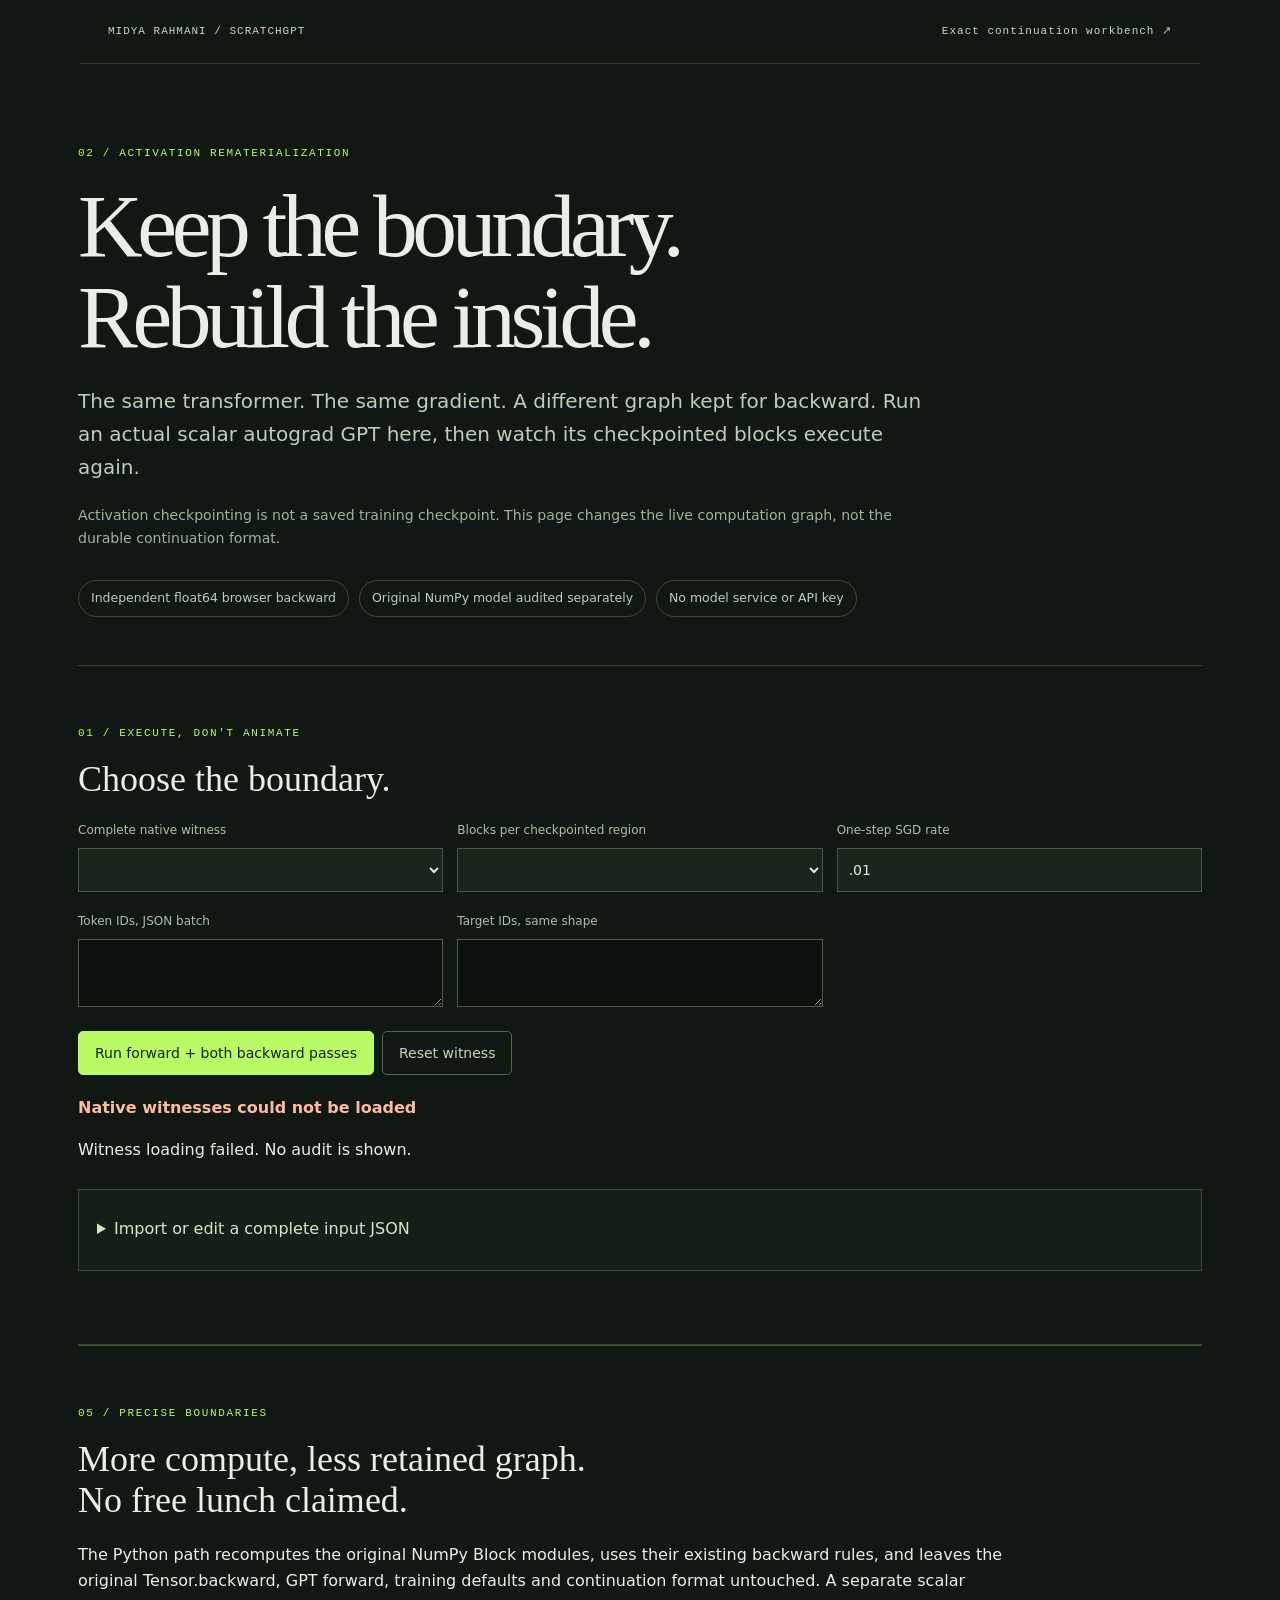
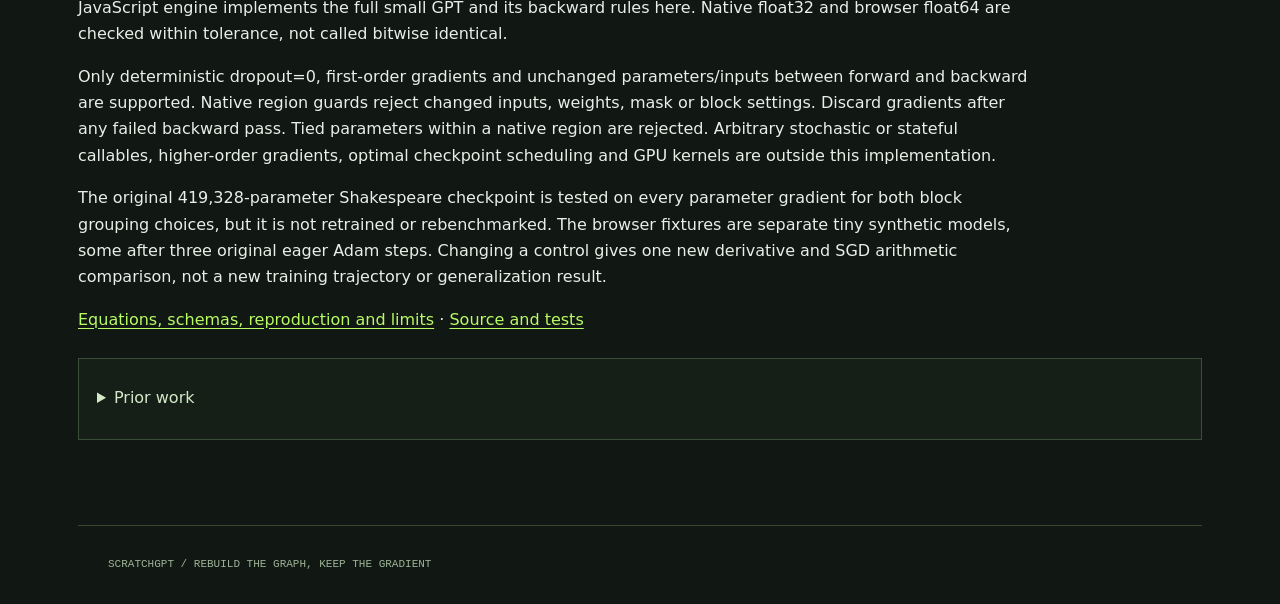
==== docs/remat.html @ d2961cce "ScratchGPT: add activation rematerialization docs/remat.html" ====
<!doctype html>
<html lang="en"><head><meta charset="utf-8"><meta name="viewport" content="width=device-width,initial-scale=1"><title>scratchgpt | Recompute the gradient</title><link rel="stylesheet" href="remat.css"><script defer src="remat-engine.js"></script><script defer src="remat-app.js"></script></head>
<body><header><a href="https://github.com/midya8/scratchgpt">MIDYA RAHMANI / SCRATCHGPT</a><a href="./">Exact continuation workbench ↗</a></header><main>
<section class="hero"><p class="eyebrow">02 / ACTIVATION REMATERIALIZATION</p><h1>Keep the boundary.<br>Rebuild the inside.</h1><p class="lead">The same transformer. The same gradient. A different graph kept for backward. Run an actual scalar autograd GPT here, then watch its checkpointed blocks execute again.</p><p class="note">Activation checkpointing is not a saved training checkpoint. This page changes the live computation graph, not the durable continuation format.</p><div class="pills"><span>Independent float64 browser backward</span><span>Original NumPy model audited separately</span><span>No model service or API key</span></div></section>
<section><p class="eyebrow">01 / EXECUTE, DON'T ANIMATE</p><h2>Choose the boundary.</h2><form id="audit-form"><div class="controls"><label>Complete native witness<select id="preset"></select></label><label>Blocks per checkpointed region<select id="group"></select></label><label>One-step SGD rate<input id="rate" type="number" min="0" max=".1" step=".001" value=".01"></label></div><div class="controls"><label>Token IDs, JSON batch<textarea id="tokens" rows="2" spellcheck="false"></textarea></label><label>Target IDs, same shape<textarea id="targets" rows="2" spellcheck="false"></textarea></label></div><p class="note" id="model-info"></p><button type="submit">Run forward + both backward passes</button><button id="reset" type="button" class="secondary">Reset witness</button></form><p id="error" role="alert"></p><p id="status" role="status">Loading bounded native witnesses...</p><details><summary>Import or edit a complete input JSON</summary><p>Every named parameter is included. Bounded to 3 layers, width 8, vocabulary 12, two sequences and length 6. The native CLI accepts this same input. This is not a checkpoint loader.</p><textarea id="input-json" rows="10" spellcheck="false" aria-label="Complete input JSON"></textarea><button id="import" type="button">Use this input</button><a href="remat-example.json" download>Download a complete example</a></details></section>
<div id="results" hidden>
<section><p class="eyebrow">02 / EVERY GRADIENT, NOT JUST THE LOSS</p><h2>The derivative survives the rebuild.</h2><div class="metrics"><div><strong id="loss">...</strong><span>eager / rematerialized CE</span></div><div><strong id="delta">...</strong><span>largest browser gradient difference</span></div><div><strong id="coordinates">...</strong><span>actual parameter coordinates compared</span></div></div><p id="native-status" class="status"></p><div class="columns"><div><h3>Native Tensor graph</h3><p id="native-counts"></p><p class="note">Graph-reachable Tensor.data logical elements after the loss forward. Parameters and mask excluded. Views count per Tensor, even when storage aliases. Closure arrays, gradients, audit copies, Python objects and BLAS buffers are not counted.</p></div><div><h3>Independent browser scalar graph</h3><p id="browser-counts"></p><p class="note">Actual reachable scalar nodes after the loss forward, parameters excluded. This has a different granularity and arithmetic from the native Tensor graph. Do not compare these two counts as identical memory measurements.</p></div></div><p class="warning">Neither count is allocator memory, process RSS, a peak-memory measurement or a speed benchmark. The audit itself holds full reference reports, weights, gradients and both result arms.</p></section>
<section><p class="eyebrow">03 / THE SECOND EXECUTION IS REAL</p><h2>Backward opens the regions in reverse.</h2><div class="table-wrap"><table id="events"><caption>Observed browser executions. Scalar nodes counted for each executed interior, not estimated from a planner.</caption><thead><tr><th>Execution</th><th>First block</th><th>Blocks</th><th>Interior scalar nodes</th></tr></thead><tbody></tbody></table></div><p>At forward time each region returns detached boundary values. At backward time the upstream derivative seeds a fresh interior graph, which sends gradients back to its original input and parameters. Shared outer paths still add their contributions. No original interior graph is kept behind the wrapper.</p></section>
<section><p class="eyebrow">04 / INSPECT ALL COORDINATES</p><h2>Nothing hidden behind a norm.</h2><div class="controls"><label>Parameter<select id="parameter"></select></label><label>Coordinate<input id="coordinate" type="number" min="0" value="0" step="1"></label></div><dl id="selected"></dl><div class="pager"><button id="previous" class="secondary">Previous 48</button><span id="page-label"></span><button id="next" class="secondary">Next 48</button></div><div class="table-wrap"><table id="parameters"><thead><tr><th>Index</th><th>Weight</th><th>Eager gradient</th><th>Rebuilt gradient</th><th>Delta</th><th>Eager SGD weight</th><th>Rebuilt SGD weight</th></tr></thead><tbody></tbody></table></div><details><summary>Every position and vocabulary logit</summary><div class="table-wrap"><table id="logits"><thead><tr><th>Sequence</th><th>Position</th><th>Target</th><th>Eager logits</th><th>Rebuilt logits</th></tr></thead><tbody></tbody></table></div></details><div class="downloads"><button id="download-input">Download complete CLI input</button><button id="download-report" class="secondary">Download full browser report</button></div></section>
</div>
<section class="bounds"><p class="eyebrow">05 / PRECISE BOUNDARIES</p><h2>More compute, less retained graph.<br>No free lunch claimed.</h2><p>The Python path recomputes the original NumPy Block modules, uses their existing backward rules, and leaves the original Tensor.backward, GPT forward, training defaults and continuation format untouched. A separate scalar JavaScript engine implements the full small GPT and its backward rules here. Native float32 and browser float64 are checked within tolerance, not called bitwise identical.</p><p>Only deterministic dropout=0, first-order gradients and unchanged parameters/inputs between forward and backward are supported. Native region guards reject changed inputs, weights, mask or block settings. Discard gradients after any failed backward pass. Tied parameters within a native region are rejected. Arbitrary stochastic or stateful callables, higher-order gradients, optimal checkpoint scheduling and GPU kernels are outside this implementation.</p><p>The original 419,328-parameter Shakespeare checkpoint is tested on every parameter gradient for both block grouping choices, but it is not retrained or rebenchmarked. The browser fixtures are separate tiny synthetic models, some after three original eager Adam steps. Changing a control gives one new derivative and SGD arithmetic comparison, not a new training trajectory or generalization result.</p><p><a href="https://github.com/midya8/scratchgpt/blob/master/REMATERIALIZATION.md">Equations, schemas, reproduction and limits</a> · <a href="https://github.com/midya8/scratchgpt">Source and tests</a></p><details><summary>Prior work</summary><ul><li><a href="https://arxiv.org/html/1604.06174v2">Chen et al. (2016), Training Deep Nets with Sublinear Memory Cost</a></li><li><a href="https://docs.pytorch.org/docs/main/utils/checkpoint.html">PyTorch activation checkpointing and recomputation warnings</a></li><li><a href="https://docs.jax.dev/en/latest/gradient-checkpointing.html">JAX checkpointing and saved residuals</a></li><li><a href="https://pytorch.org/blog/activation-checkpointing-techniques/">PyTorch engineering guide: memory and compute tradeoffs</a></li></ul><p>Activation checkpointing, transformer architecture and reverse-mode differentiation are established techniques. This is an educational implementation and audit, not a new method.</p></details></section>
</main><footer>SCRATCHGPT / REBUILD THE GRAPH, KEEP THE GRADIENT</footer></body></html>
---- docs/remat.css ----
@import url('style.css');
:root{--accent:#b8fb65}body{background:#111713;color:#e8eee8}header{border-bottom:1px solid #334137}header a{color:#c4d9c3}h1{font-size:clamp(3.1rem,7vw,6.8rem);line-height:1.02;letter-spacing:-.06em;max-width:1000px}.hero{padding-top:70px}.lead{max-width:860px}.eyebrow{color:#b8fb65}.pills{display:flex;gap:10px;flex-wrap:wrap;margin-top:30px}.pills span{padding:7px 12px;border:1px solid #3b4b3b;border-radius:999px;font-size:.78rem;color:#b9ceb8}.metrics{grid-template-columns:repeat(3,minmax(0,1fr));background:#1b251d;border:1px solid #344632;border-radius:12px;padding:22px;gap:20px}.metrics strong{color:#b8fb65;font-size:clamp(1.4rem,3vw,2.7rem);overflow-wrap:anywhere}.metrics span{font-size:.79rem;color:#bdd0bb}.columns{gap:35px}.controls{align-items:end;grid-template-columns:repeat(3,minmax(0,1fr));margin:20px 0}textarea{width:100%;max-width:100%;box-sizing:border-box;resize:vertical;background:#0b110c;color:#dcebd8;border:1px solid #495e45;padding:12px;font:14px/1.5 monospace;min-width:0}select,input{background:#19241b;color:#e0ecdb;border:1px solid #455c41;width:100%;box-sizing:border-box;min-width:0}label{min-width:0}button{background:#b8fb65;color:#14200c;border:1px solid #b8fb65;cursor:pointer;border-radius:5px;margin:4px 8px 4px 0;padding:11px 16px}.secondary{background:transparent;color:#c2d9b8;border-color:#4e6a43}button:disabled{opacity:.4;cursor:default}details{background:#151f17;border:1px solid #3a5036;padding:18px;margin:25px 0}summary{cursor:pointer;color:#d3e8c9}a{color:#b8fb65}table{font-size:.79rem;width:100%;font-variant-numeric:tabular-nums}th,td{border-color:#35472f;white-space:nowrap;padding:10px}th{background:#1b2b1a;color:#cce4c1}tbody tr:nth-child(even){background:#172116}.table-wrap{overflow:auto;border:1px solid #35472f;max-width:100%}.note{color:#9fb39a;font-size:.88rem}.warning{border-left:3px solid #d3ac62;padding:12px 18px;background:#282518;color:#e0d1a8;font-size:.9rem}.status{padding:15px;background:#1b2b1a;border-left:3px solid #b8fb65;color:#cfdfc6}.bounds{border-top:1px solid #405039}.bounds p{max-width:950px}#error{color:#ffbc9d;font-weight:600}#selected{display:grid;grid-template-columns:180px 1fr;gap:7px 20px;overflow-wrap:anywhere}#selected dt{color:#a6be9e}#selected dd{margin:0;font-family:monospace}.pager{display:flex;align-items:center;gap:12px;flex-wrap:wrap;margin:15px 0}caption{text-align:left;color:#abc0a4;padding:12px;font-size:.85rem}.downloads{margin-top:22px}footer{color:#9db397;border-color:#354b2f}main{max-width:1180px}section{padding:48px 0}p{line-height:1.65}*{box-sizing:border-box}header{gap:20px;flex-wrap:wrap}#page-label{font-size:.8rem}#model-info{overflow-wrap:anywhere}
@media(max-width:700px){.metrics{grid-template-columns:1fr;padding:20px}.controls{grid-template-columns:1fr}.columns{grid-template-columns:1fr}.hero{padding-top:40px}section{padding:35px 0}header{padding:20px}#selected{grid-template-columns:1fr;gap:5px}#selected dd{margin-bottom:10px}.metrics strong{font-size:2rem}h1{font-size:3.3rem}.pills span{font-size:.7rem}button{max-width:100%}}
/* Override the light continuation page's inherited row and copy colors. */
tbody tr:nth-child(odd){background:#111b12}td{color:#d2e0ca}.lead{color:#bdceb8}.metrics>div{border-top-color:#4e6a43}dt,dd{border-color:#35472f}header a:hover{color:#e1ffd2}
:root{--paper:#111713;--ink:#dce9d5;--rust:#b8fb65;--line:#35472f;--muted:#acc1a5;--white:#152018}button:hover:enabled{background:#d4ff9a;color:#14200c}.controls{display:grid}.metrics>div{display:block}table{background:#111b12}label{color:#acc1a5}section{border-bottom-color:#35472f}
@media(max-width:700px){.metrics>div{display:block}.metrics strong{font-size:1.8rem;line-height:1.35;overflow-wrap:normal}.metrics span{margin-top:8px}.controls{display:grid;grid-template-columns:1fr}.hero h1 br{display:block}.hero h1{font-size:3.1rem}}

@media(max-width:700px){header a{display:block;margin-top:7px}}
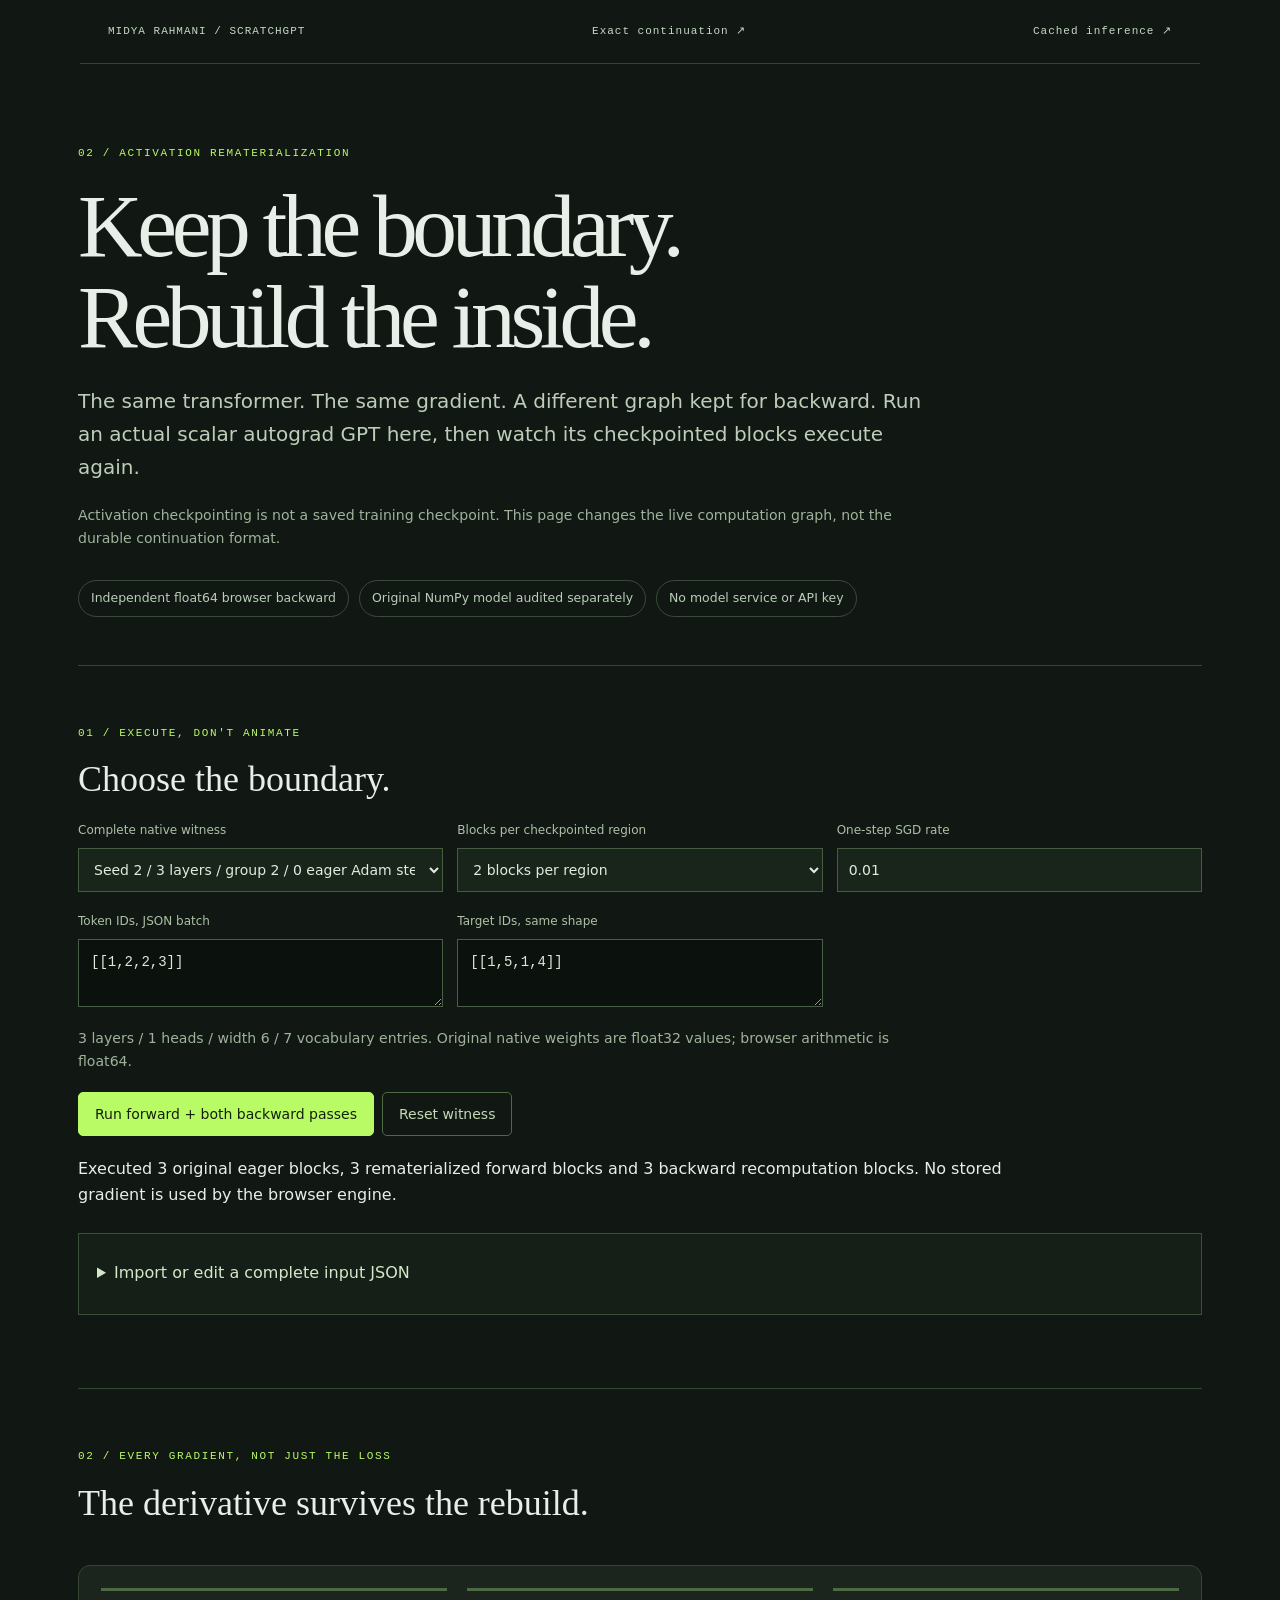
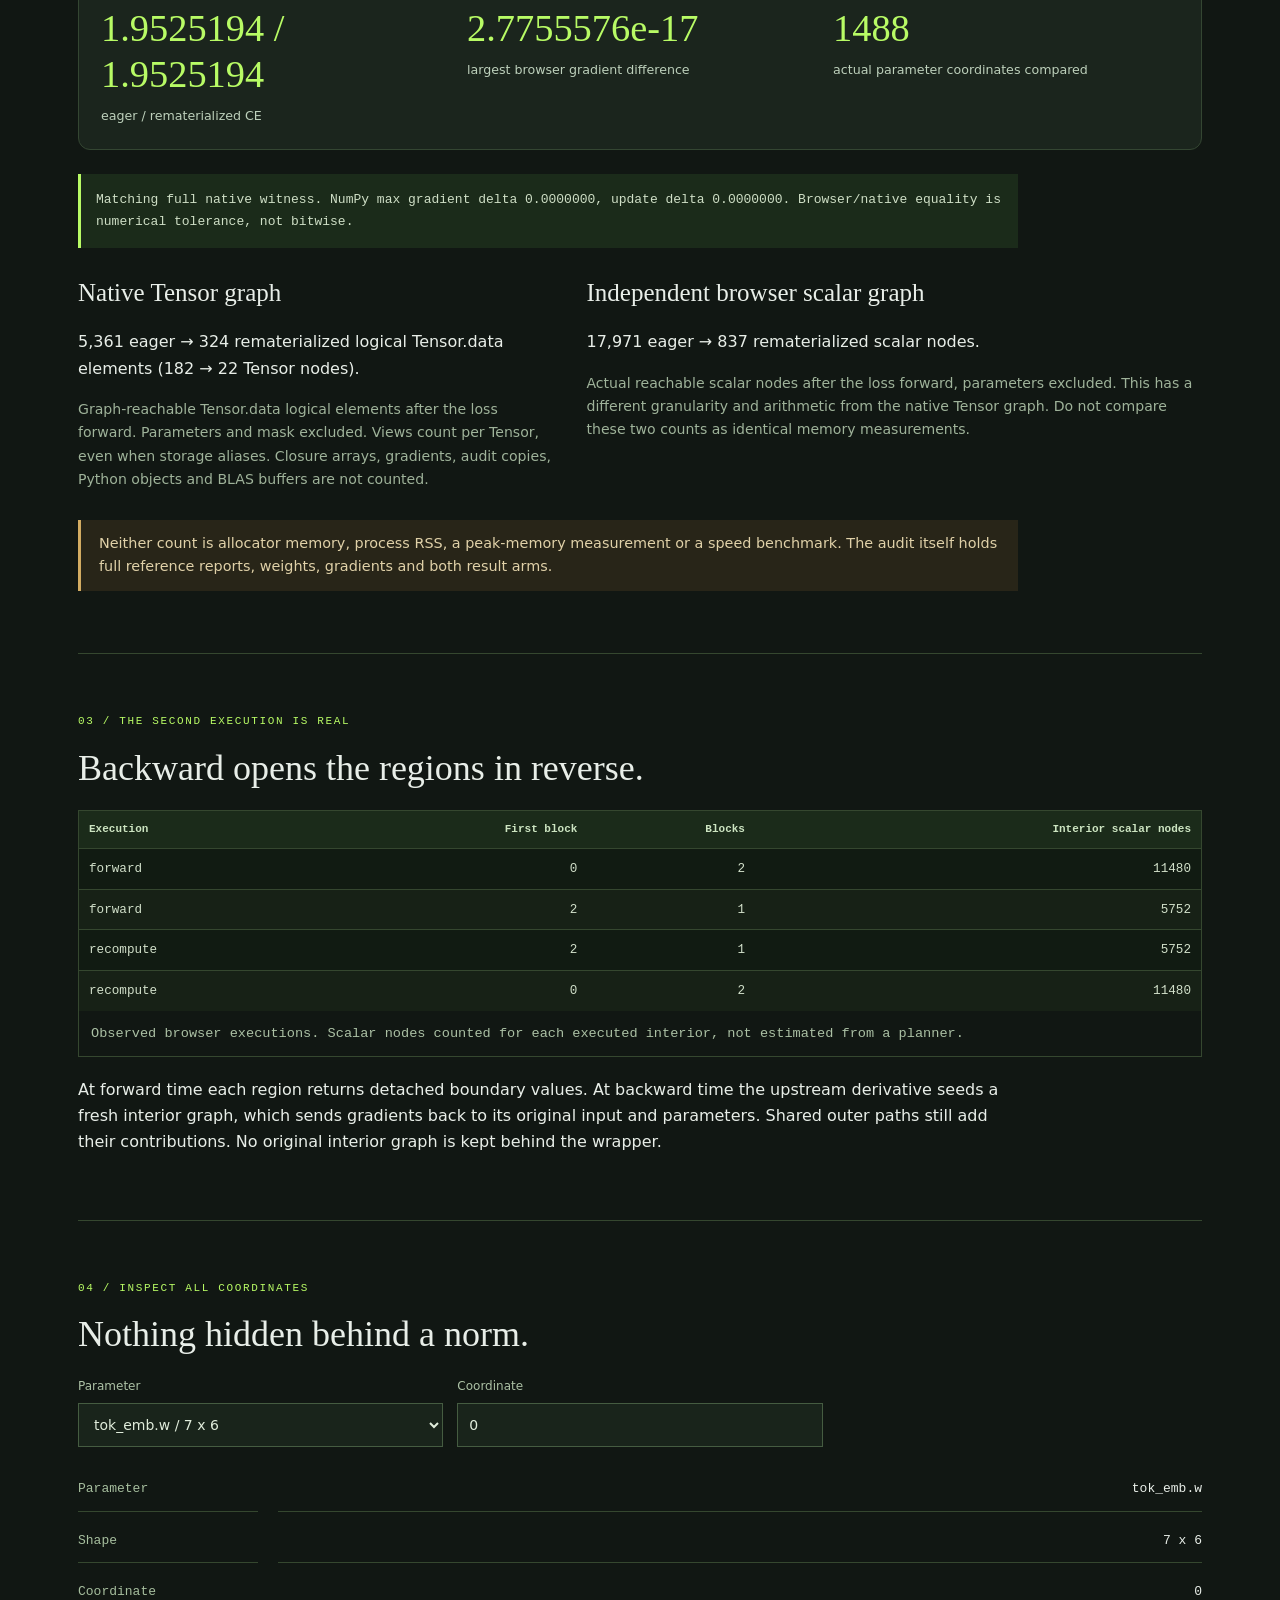
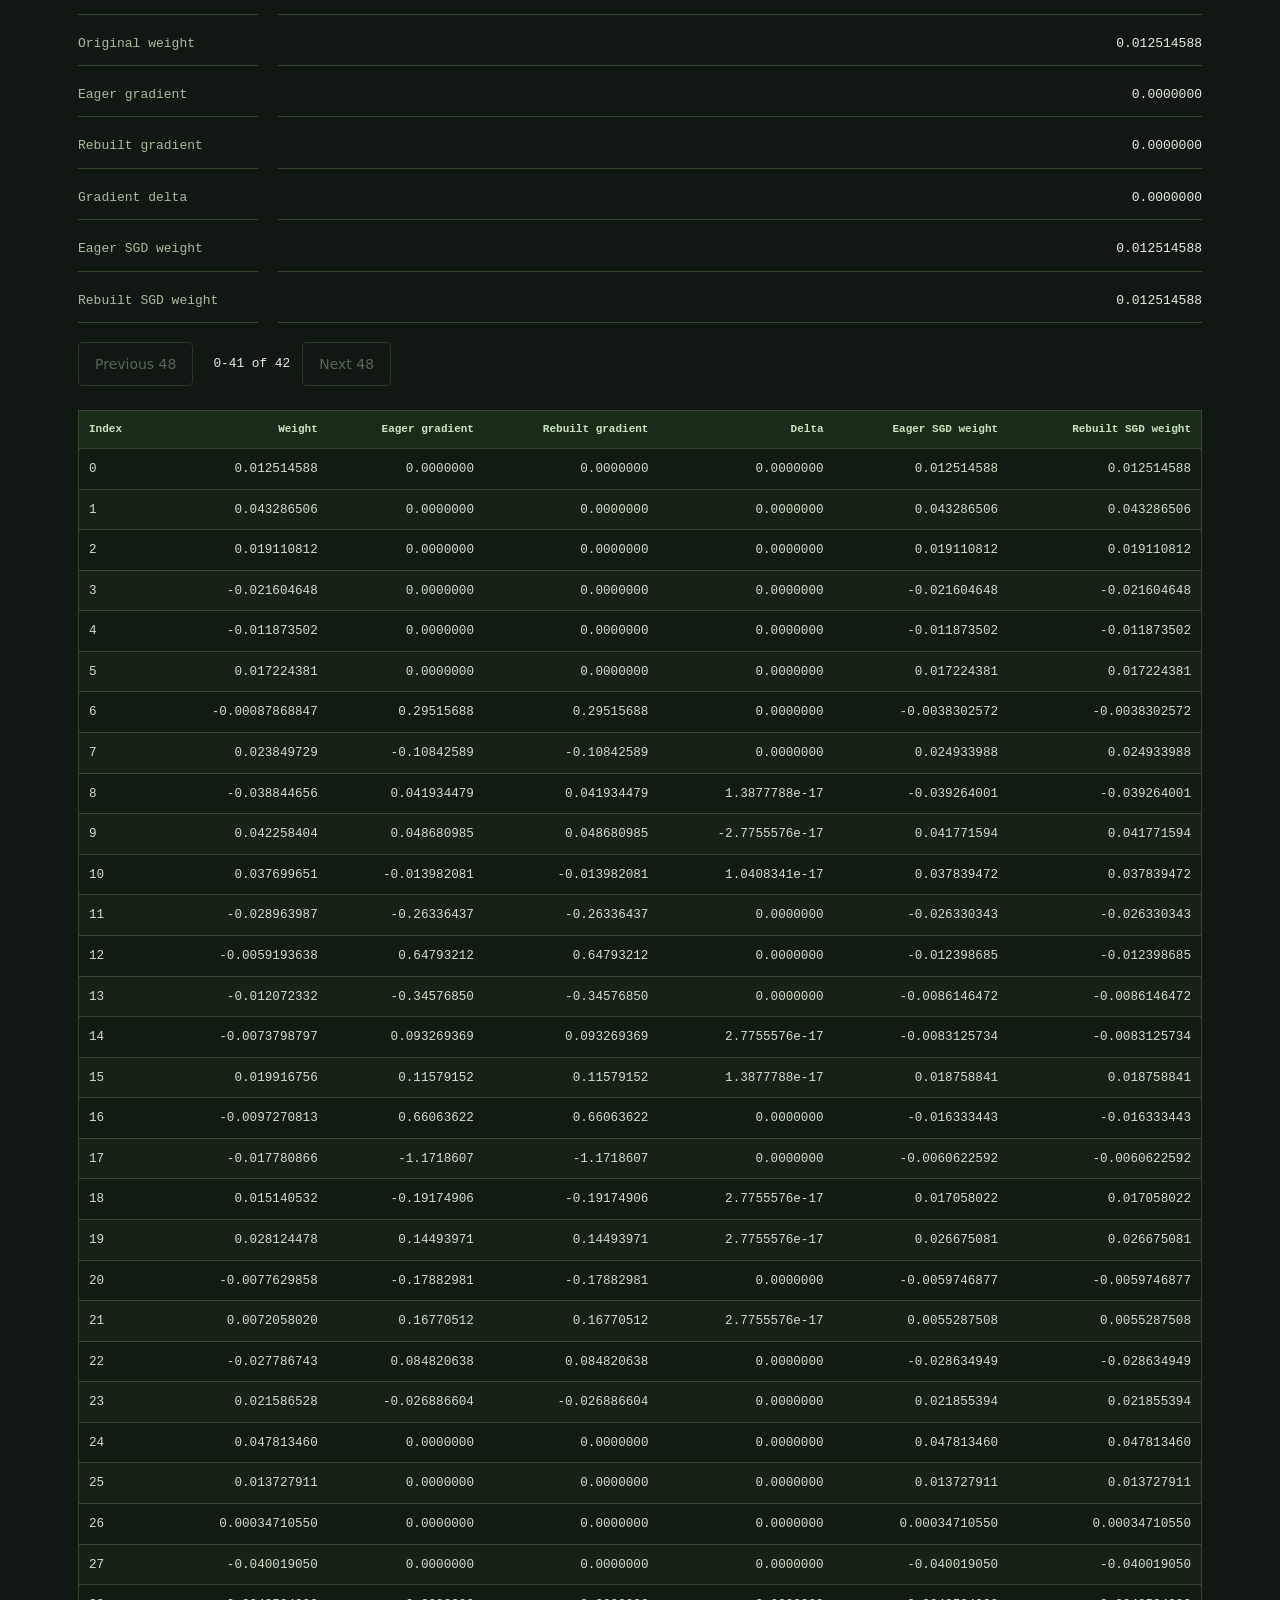
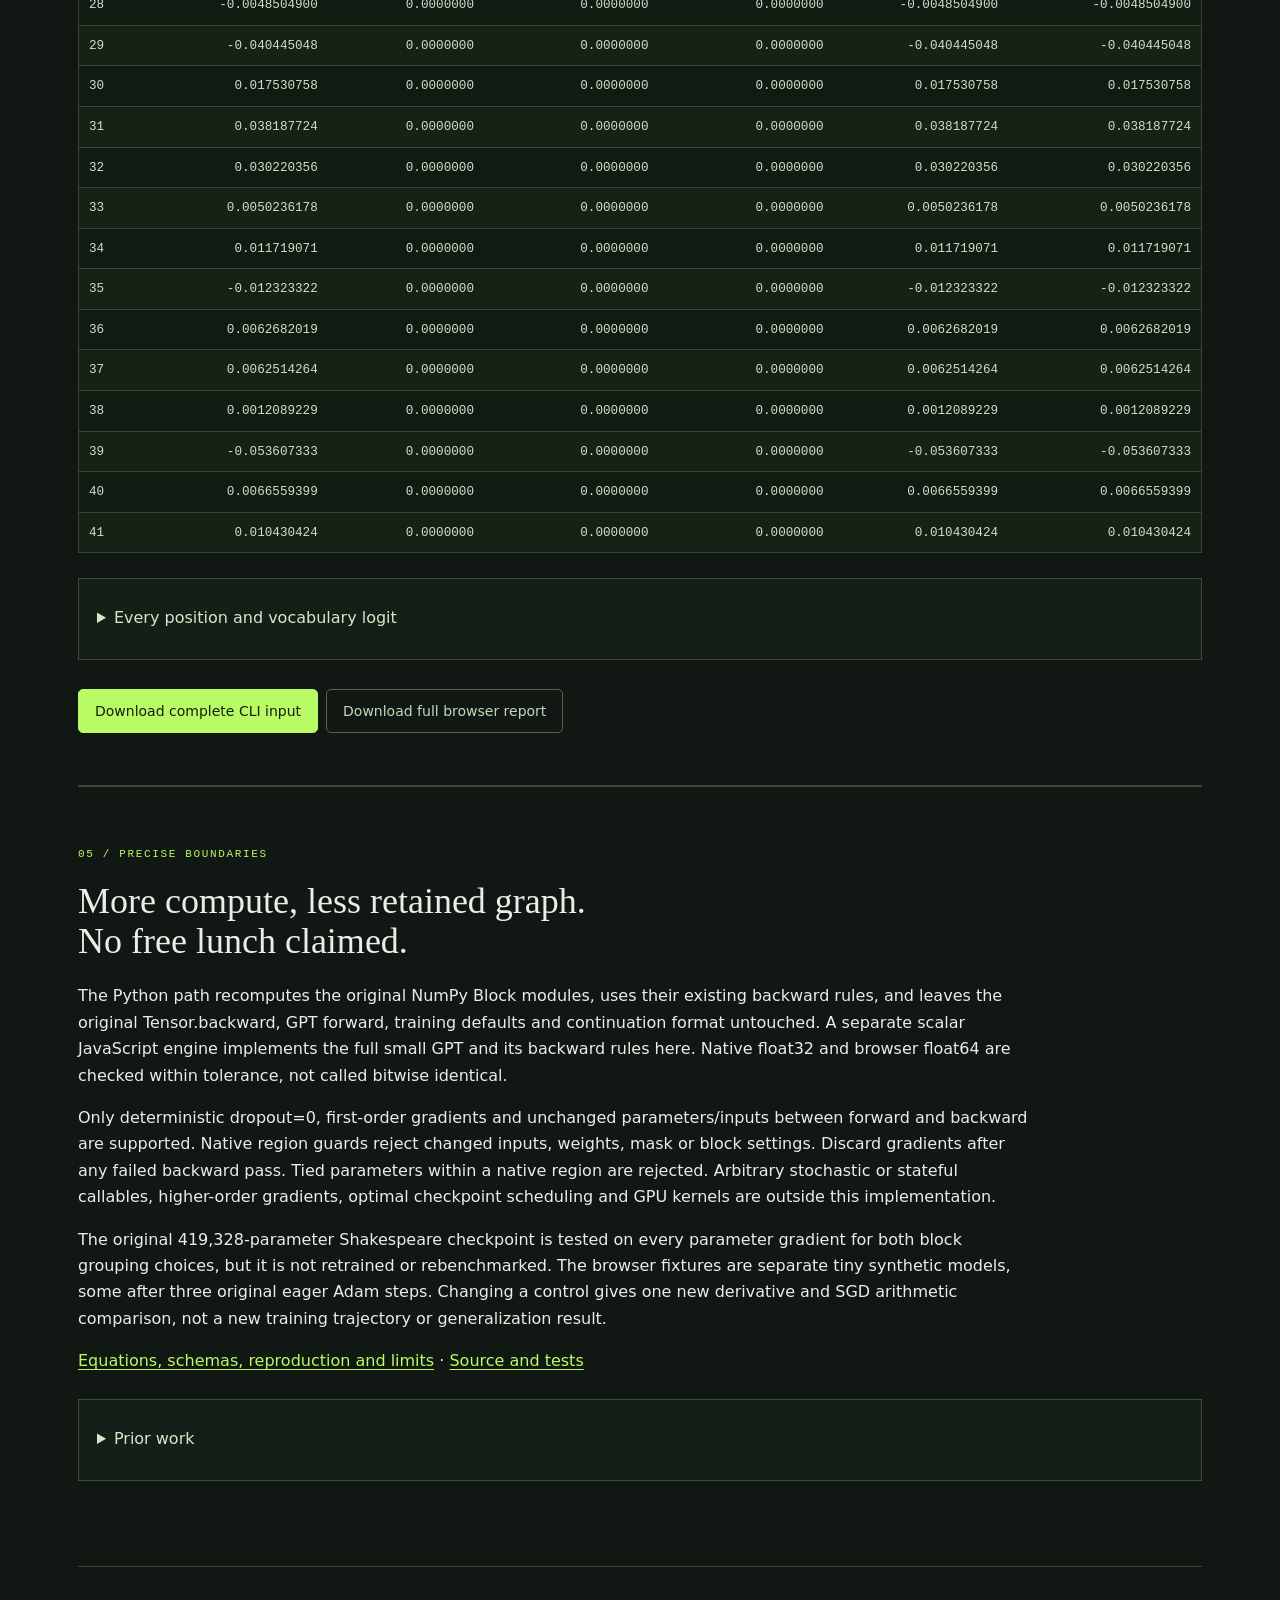
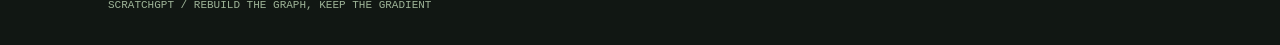
==== commit 5acf89a7: "ScratchGPT: add cache audit in docs/remat.html Add cached inference with full-window rebasing, origi" ====
--- a/docs/remat.html
+++ b/docs/remat.html
@@ -1,6 +1,6 @@
 <!doctype html>
 <html lang="en"><head><meta charset="utf-8"><meta name="viewport" content="width=device-width,initial-scale=1"><title>scratchgpt | Recompute the gradient</title><link rel="stylesheet" href="remat.css"><script defer src="remat-engine.js"></script><script defer src="remat-app.js"></script></head>
-<body><header><a href="https://github.com/midya8/scratchgpt">MIDYA RAHMANI / SCRATCHGPT</a><a href="./">Exact continuation workbench ↗</a></header><main>
+<body><header><a href="https://github.com/midya8/scratchgpt">MIDYA RAHMANI / SCRATCHGPT</a><a href="./">Exact continuation ↗</a><a href="cache.html">Cached inference ↗</a></header><main>
 <section class="hero"><p class="eyebrow">02 / ACTIVATION REMATERIALIZATION</p><h1>Keep the boundary.<br>Rebuild the inside.</h1><p class="lead">The same transformer. The same gradient. A different graph kept for backward. Run an actual scalar autograd GPT here, then watch its checkpointed blocks execute again.</p><p class="note">Activation checkpointing is not a saved training checkpoint. This page changes the live computation graph, not the durable continuation format.</p><div class="pills"><span>Independent float64 browser backward</span><span>Original NumPy model audited separately</span><span>No model service or API key</span></div></section>
 <section><p class="eyebrow">01 / EXECUTE, DON'T ANIMATE</p><h2>Choose the boundary.</h2><form id="audit-form"><div class="controls"><label>Complete native witness<select id="preset"></select></label><label>Blocks per checkpointed region<select id="group"></select></label><label>One-step SGD rate<input id="rate" type="number" min="0" max=".1" step=".001" value=".01"></label></div><div class="controls"><label>Token IDs, JSON batch<textarea id="tokens" rows="2" spellcheck="false"></textarea></label><label>Target IDs, same shape<textarea id="targets" rows="2" spellcheck="false"></textarea></label></div><p class="note" id="model-info"></p><button type="submit">Run forward + both backward passes</button><button id="reset" type="button" class="secondary">Reset witness</button></form><p id="error" role="alert"></p><p id="status" role="status">Loading bounded native witnesses...</p><details><summary>Import or edit a complete input JSON</summary><p>Every named parameter is included. Bounded to 3 layers, width 8, vocabulary 12, two sequences and length 6. The native CLI accepts this same input. This is not a checkpoint loader.</p><textarea id="input-json" rows="10" spellcheck="false" aria-label="Complete input JSON"></textarea><button id="import" type="button">Use this input</button><a href="remat-example.json" download>Download a complete example</a></details></section>
 <div id="results" hidden>
